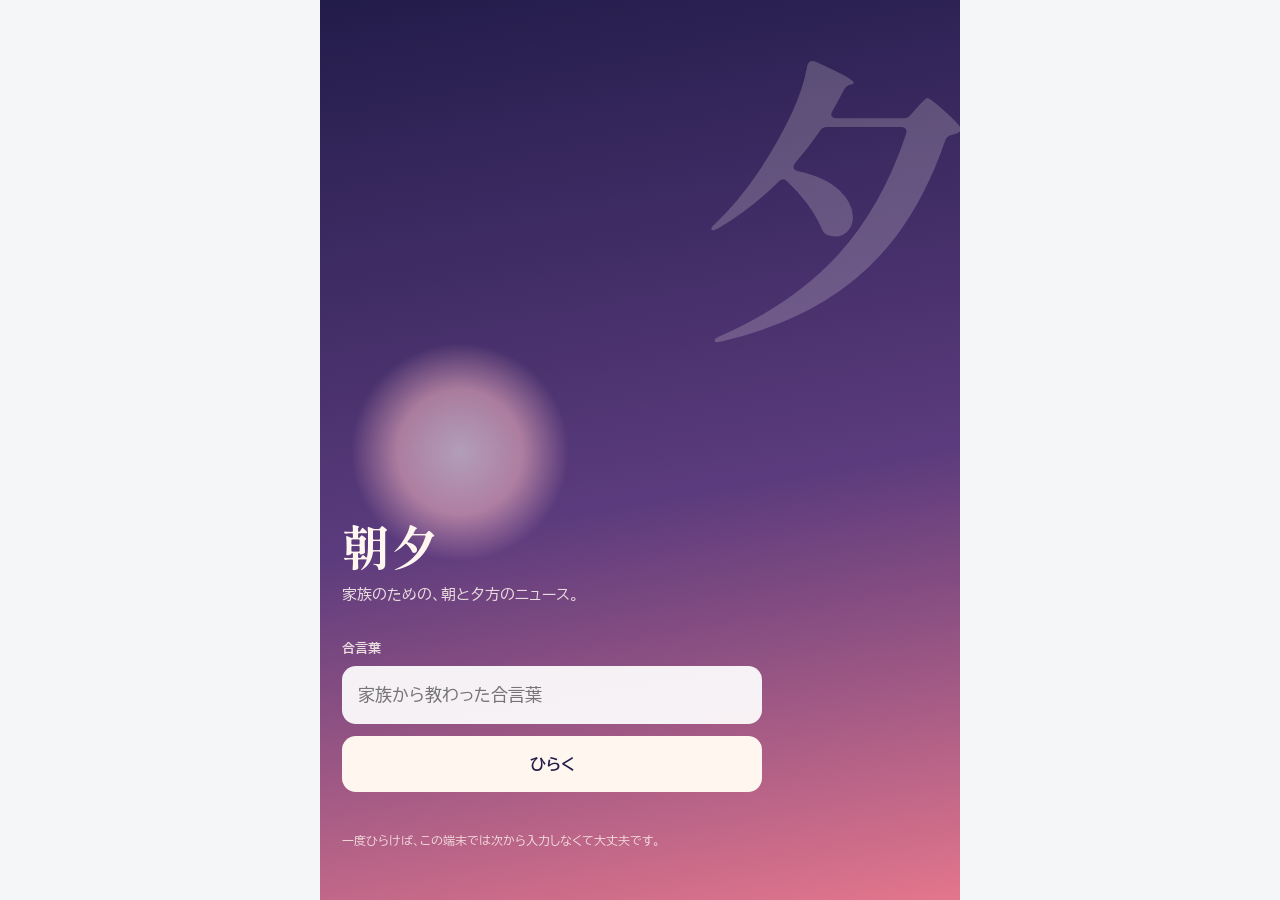
==== index.html @ 7244e81e "朝夕：家族向け（合言葉で暗号化）" ====
<!DOCTYPE html>
<html lang="ja">
<head>
<meta charset="utf-8">
<meta name="viewport" content="width=device-width, initial-scale=1, viewport-fit=cover">
<meta name="theme-color" content="#182033">
<meta name="apple-mobile-web-app-capable" content="yes">
<meta name="mobile-web-app-capable" content="yes">
<meta name="apple-mobile-web-app-status-bar-style" content="black-translucent">
<meta name="apple-mobile-web-app-title" content="朝夕">
<title>朝夕</title>
<meta name="robots" content="noindex, nofollow, noarchive">
<meta name="referrer" content="no-referrer">
<link rel="manifest" href="manifest.webmanifest">
<link rel="icon" href="icons/icon-192.png">
<link rel="apple-touch-icon" href="icons/apple-touch-icon.png">
<link rel="preconnect" href="https://fonts.googleapis.com">
<link rel="preconnect" href="https://fonts.gstatic.com" crossorigin>
<link href="https://fonts.googleapis.com/css2?family=Shippori+Mincho+B1:wght@600;800&family=BIZ+UDPGothic:wght@400;700&display=swap" rel="stylesheet">
<link rel="stylesheet" href="style.css">
</head>
<body>
<div id="app">
  <main id="view" tabindex="-1"><div class="loading" aria-live="polite">読み込み中</div></main>
</div>
<nav class="tabs" aria-label="メニュー">
  <a href="#" data-tab="home"><svg viewBox="0 0 24 24" aria-hidden="true"><path d="M4 11.5 12 5l8 6.5V20a1 1 0 0 1-1 1h-4.5v-5.5h-5V21H5a1 1 0 0 1-1-1z"/></svg><span>ホーム</span></a>
  <a href="#search" data-tab="search"><svg viewBox="0 0 24 24" aria-hidden="true"><circle cx="10.5" cy="10.5" r="6"/><path d="m15 15 5 5"/></svg><span>さがす</span></a>
  <a href="#notify" data-tab="notify"><svg viewBox="0 0 24 24" aria-hidden="true"><path d="M6 16V11a6 6 0 0 1 12 0v5l1.5 2h-15z"/><path d="M10 20.5a2 2 0 0 0 4 0"/></svg><span>通知</span></a>
</nav>
<script src="config.js"></script>
<script src="app.js"></script>
</body>
</html>
---- style.css ----
:root{
  --paper:#f5f6f8; --surface:#ffffff; --ink:#182033; --muted:#6a7285; --rule:#e3e6ec;
  --must:#d1495b; --sci:#1f8a8a;
  --dawn-a:#ffe1a1; --dawn-b:#f7c9a9; --dawn-c:#a8d4f2; --dawn-ink:#3b2a12;
  --dusk-a:#221c4a; --dusk-b:#5b3b7d; --dusk-c:#e3768c; --dusk-ink:#fff6f0;
  --serif:"Shippori Mincho B1","Hiragino Mincho ProN","Yu Mincho",serif;
  --sans:"BIZ UDPGothic","Hiragino Sans","Noto Sans JP",system-ui,sans-serif;
  --tabh:64px;
}
@media (prefers-color-scheme:dark){
  :root{--paper:#10131c;--surface:#181c27;--ink:#e9ebf1;--muted:#9aa1b2;--rule:#262b38;--must:#ff6b7d;--sci:#4fc6c0}
}
*{box-sizing:border-box}
html{-webkit-text-size-adjust:100%}
body{margin:0;background:var(--paper);color:var(--ink);font-family:var(--sans);font-size:16px;line-height:1.75;
  -webkit-font-smoothing:antialiased;padding-bottom:calc(var(--tabh) + env(safe-area-inset-bottom))}
a{color:inherit}
button{font:inherit;color:inherit;cursor:pointer;background:none;border:0;padding:0}
:focus-visible{outline:2.5px solid var(--sci);outline-offset:2px;border-radius:6px}
main{max-width:640px;margin:0 auto;outline:none}
.loading{padding:40vh 0 0;text-align:center;color:var(--muted);font-size:.9rem}

/* ---------- sky (the one bold element) ---------- */
.sky{position:relative;overflow:hidden;color:var(--dawn-ink);
  background:linear-gradient(165deg,var(--dawn-a) 0%,var(--dawn-b) 45%,var(--dawn-c) 100%);
  padding:calc(28px + env(safe-area-inset-top)) 22px 26px}
.sky.pm{color:var(--dusk-ink);background:linear-gradient(170deg,var(--dusk-a) 0%,var(--dusk-b) 55%,var(--dusk-c) 100%)}
.sky .kanji{position:absolute;right:-6px;top:calc(-10px + env(safe-area-inset-top));font-family:var(--serif);font-weight:800;
  font-size:168px;line-height:1;opacity:.22;pointer-events:none;user-select:none}
.sky.pm .kanji{opacity:.2}
.sky .sun{position:absolute;right:46px;bottom:-38px;width:120px;height:120px;border-radius:50%;
  background:radial-gradient(circle,#fff7d6 0%,#ffd98a 45%,rgba(255,217,138,0) 70%);opacity:.9}
.sky.pm .sun{background:radial-gradient(circle,#fff3f0 0%,#f6b7c2 40%,rgba(246,183,194,0) 70%);right:auto;left:30px;bottom:-60px;opacity:.55}
.sky .when{position:relative;font-size:.86rem;font-weight:700;opacity:.85}
.sky h1{position:relative;font-family:var(--serif);font-weight:800;font-size:1.62rem;line-height:1.45;margin:8px 0 0;max-width:22em;letter-spacing:.01em}
.sky .lead{position:relative;font-size:.86rem;margin:10px 0 0;opacity:.85}
.sky .open{position:relative;display:inline-flex;align-items:center;gap:6px;margin-top:16px;padding:9px 16px;border-radius:999px;
  background:rgba(255,255,255,.55);color:var(--dawn-ink);font-weight:700;font-size:.88rem;text-decoration:none;backdrop-filter:blur(6px);-webkit-backdrop-filter:blur(6px)}
.sky.pm .open{background:rgba(255,255,255,.16);color:var(--dusk-ink)}
@media (prefers-reduced-motion:no-preference){
  .sky.reveal .kanji{animation:rise 1.2s cubic-bezier(.2,.7,.2,1) both}
  .sky.reveal .sun{animation:glow 1.6s ease-out both}
}
@keyframes rise{from{transform:translateY(40px);opacity:0}}
@keyframes glow{from{transform:translateY(30px);opacity:0}}

/* compact sky for edition pages */
.sky.mini{padding:calc(14px + env(safe-area-inset-top)) 18px 20px}
.sky.mini .kanji{font-size:120px}
.sky.mini h1{font-size:1.35rem}
.back{position:relative;display:inline-flex;align-items:center;gap:4px;font-size:.86rem;font-weight:700;text-decoration:none;
  padding:6px 12px 6px 8px;border-radius:999px;background:rgba(255,255,255,.45);margin-bottom:12px}
.sky.pm .back{background:rgba(255,255,255,.14)}
.back svg{width:16px;height:16px;stroke:currentColor;fill:none;stroke-width:2.4}

/* ---------- home ---------- */
.contents{padding:6px 22px 0}
.contents a{display:flex;gap:12px;align-items:baseline;text-decoration:none;padding:12px 0;border-bottom:1px solid var(--rule)}
.contents a:last-child{border-bottom:0}
.mark{flex:none;width:8px;height:8px;border-radius:2px;background:var(--must);transform:translateY(-2px)}
.mark.sci{background:var(--sci);border-radius:50%}
.contents span.t{font-size:.97rem;line-height:1.55}
.section-h{font-family:var(--serif);font-weight:800;font-size:1.15rem;margin:34px 22px 6px;display:flex;align-items:baseline;gap:10px}
.section-h small{font-family:var(--sans);font-weight:400;font-size:.8rem;color:var(--muted)}
.day{margin:20px 22px 4px;font-size:.8rem;color:var(--muted);font-weight:700}
.issue{display:grid;grid-template-columns:44px 1fr auto;gap:12px;align-items:center;margin:0 14px;padding:12px 8px;
  text-decoration:none;border-radius:14px}
.issue:active{background:var(--surface)}
.issue .k{width:44px;height:44px;border-radius:12px;display:grid;place-items:center;font-family:var(--serif);font-weight:800;font-size:1.25rem;
  color:var(--dawn-ink);background:linear-gradient(160deg,var(--dawn-a),var(--dawn-c))}
.issue .k.pm{color:var(--dusk-ink);background:linear-gradient(160deg,var(--dusk-a),var(--dusk-c))}
.issue .k.other{color:var(--ink);background:var(--rule)}
.issue .h{font-size:.93rem;line-height:1.5;display:-webkit-box;-webkit-line-clamp:2;-webkit-box-orient:vertical;overflow:hidden}
.issue .m{font-size:.75rem;color:var(--muted);margin-top:2px}
.issue .dot{width:8px;height:8px;border-radius:50%;background:var(--must)}
.issue .dot.read{background:transparent}

/* ---------- edition ---------- */
.seg{display:flex;gap:4px;margin:16px 18px 4px;padding:4px;border-radius:12px;background:var(--surface);border:1px solid var(--rule)}
.seg button{flex:1;padding:7px 0;border-radius:9px;font-size:.84rem;color:var(--muted);font-weight:700}
.seg button[aria-pressed="true"]{background:var(--ink);color:var(--paper)}
.group{font-family:var(--serif);font-weight:800;font-size:1.2rem;margin:30px 22px 2px}
.group.must{color:var(--must)} .group.sci{color:var(--sci)}
.story{padding:18px 22px 22px;border-bottom:1px solid var(--rule)}
.story:last-of-type{border-bottom:0}
.story .ill{margin:0 0 14px;border-radius:18px;overflow:hidden;background:#fdf1ee}
.story.sci .ill{background:#e9f5f4}
@media (prefers-color-scheme:dark){.story .ill{background:#f3ece9}.story.sci .ill{background:#e4f1f0}}
.story .ill svg{display:block;width:100%;height:auto}
.story .tag{font-size:.78rem;font-weight:700;color:var(--must)}
.story.sci .tag{color:var(--sci)}
.story h2{font-family:var(--serif);font-weight:800;font-size:1.28rem;line-height:1.55;margin:4px 0 10px;letter-spacing:.01em}
.story p.sum{margin:0 0 12px;font-size:.98rem}
.story .point{display:flex;gap:10px;font-size:.9rem;line-height:1.65;margin:0 0 12px;padding:12px 14px;border-radius:14px;background:var(--surface);border:1px solid var(--rule)}
.story .src{font-size:.78rem;color:var(--muted)}
.story .src a{color:var(--muted);text-underline-offset:3px}
.foot{text-align:center;color:var(--muted);font-size:.78rem;padding:30px 22px 10px}

/* ---------- search / notify ---------- */
.plain-h{font-family:var(--serif);font-weight:800;font-size:1.6rem;margin:0;padding:calc(30px + env(safe-area-inset-top)) 22px 4px}
.plain-p{color:var(--muted);font-size:.9rem;margin:4px 22px 16px}
.field{display:block;width:calc(100% - 36px);margin:0 18px 12px;padding:13px 16px;border-radius:14px;border:1px solid var(--rule);
  background:var(--surface);color:var(--ink);font:inherit;font-size:1rem}
.hit{display:block;text-decoration:none;padding:13px 22px;border-bottom:1px solid var(--rule)}
.hit small{display:block;color:var(--muted);font-size:.76rem}
.empty{color:var(--muted);text-align:center;padding:40px 22px;font-size:.92rem}
.panel{margin:0 18px 14px;padding:16px 18px;border-radius:18px;background:var(--surface);border:1px solid var(--rule)}
.panel h3{margin:0 0 6px;font-size:1rem}
.panel p{margin:0 0 10px;font-size:.9rem;color:var(--muted)}
.panel ol{margin:0;padding-left:1.3em;font-size:.9rem}
.btn{display:inline-block;padding:12px 20px;border-radius:999px;background:var(--ink);color:var(--paper);font-weight:700;font-size:.95rem}
.btn.ghost{background:transparent;color:var(--ink);border:1.5px solid var(--ink)}
.btn:disabled{opacity:.4}
.status{font-size:.88rem;margin-top:10px}
.status.ok{color:var(--sci)} .status.ng{color:var(--must)}
textarea.code{width:100%;height:110px;margin:10px 0;padding:10px;border-radius:10px;border:1px solid var(--rule);background:var(--paper);color:var(--ink);font-size:.72rem;font-family:ui-monospace,Menlo,monospace}

/* ---------- tab bar ---------- */
.tabs{position:fixed;left:0;right:0;bottom:0;z-index:10;display:flex;justify-content:space-around;
  height:calc(var(--tabh) + env(safe-area-inset-bottom));padding-bottom:env(safe-area-inset-bottom);
  background:color-mix(in srgb,var(--paper) 86%,transparent);backdrop-filter:blur(14px);-webkit-backdrop-filter:blur(14px);border-top:1px solid var(--rule)}
.tabs a{flex:1;display:flex;flex-direction:column;align-items:center;justify-content:center;gap:2px;text-decoration:none;color:var(--muted);font-size:.68rem;font-weight:700}
.tabs svg{width:24px;height:24px;fill:none;stroke:currentColor;stroke-width:1.8;stroke-linejoin:round;stroke-linecap:round}
.tabs a[aria-current="page"]{color:var(--ink)}
.tabs a[aria-current="page"] svg{stroke-width:2.3}

/* ---------- lock screen ---------- */
body.locked{padding-bottom:0}
body.locked .tabs{display:none}
.sky.lock{min-height:100vh;min-height:100dvh;display:flex;align-items:flex-end;padding-bottom:calc(48px + env(safe-area-inset-bottom))}
.sky.lock .kanji{font-size:300px;top:calc(4vh + env(safe-area-inset-top));right:-24px}
.sky.lock .sun{width:220px;height:220px;bottom:auto;top:38%}
.lock-in{position:relative;width:100%;max-width:420px}
.sky h1.lock-title{font-family:var(--serif);font-weight:800;font-size:3rem;line-height:1.1;margin:0}
.sky.lock .lead{font-size:.95rem;margin:10px 0 28px}
.sky.lock label{display:block;font-size:.84rem;font-weight:700;margin-bottom:6px;opacity:.85}
.sky.lock input{width:100%;padding:14px 16px;border-radius:14px;border:0;font:inherit;font-size:1.05rem;
  background:rgba(255,255,255,.75);color:#182033}
.sky.pm.lock input{background:rgba(255,255,255,.92)}
.unlock{display:block;width:100%;margin-top:12px;padding:14px;border-radius:14px;background:#182033;color:#fff;font-weight:700;font-size:1rem}
.sky.pm .unlock{background:#fff6f0;color:#221c4a}
.unlock:disabled{opacity:.6}
.lock-msg{min-height:1.6em;margin:10px 0 0;font-size:.88rem;font-weight:700}
.lock-note{font-size:.78rem;opacity:.8;margin:6px 0 0}
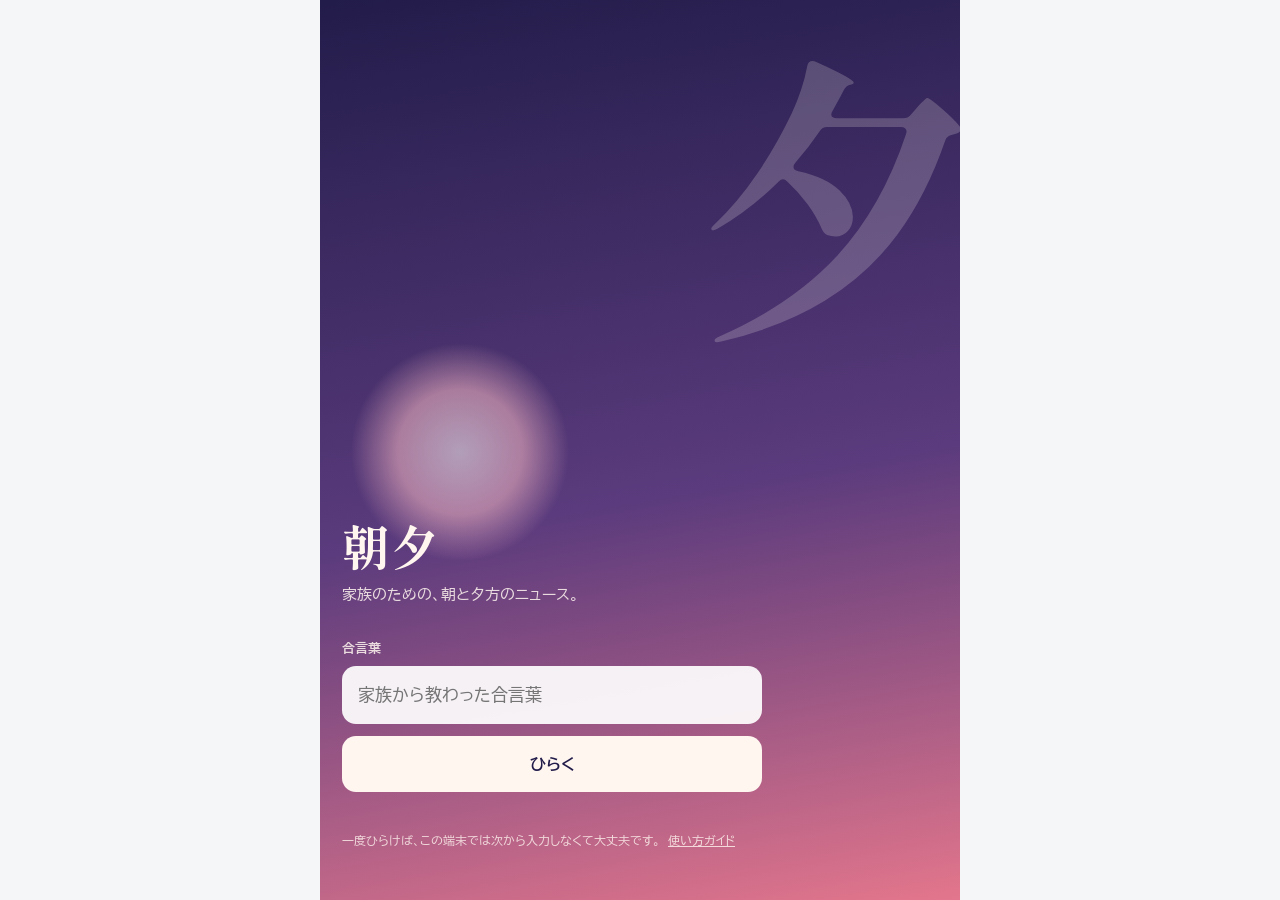
==== commit 09c58144: "はじめかたガイド、LINEプレビュー、claude/publish経由の公開を追加" ====
--- a/index.html
+++ b/index.html
@@ -11,6 +11,10 @@
 <title>朝夕</title>
 <meta name="robots" content="noindex, nofollow, noarchive">
 <meta name="referrer" content="no-referrer">
+<meta name="description" content="朝と夕方に届く、家族のためのニュース">
+<meta property="og:title" content="朝夕">
+<meta property="og:description" content="朝と夕方に届く、家族のためのニュース。合言葉でひらきます。">
+<meta property="og:image" content="https://wtmt18.github.io/asayu-news/icons/icon-512.png">
 <link rel="manifest" href="manifest.webmanifest">
 <link rel="icon" href="icons/icon-192.png">
 <link rel="apple-touch-icon" href="icons/apple-touch-icon.png">
@@ -21,10 +25,11 @@
 </head>
 <body>
 <div id="app">
-  <main id="view" tabindex="-1"><div class="loading" aria-live="polite">読み込み中</div></main>
+  <main id="view" tabindex="-1"><div class="loading" aria-live="polite">ひらいています</div></main>
 </div>
 <nav class="tabs" aria-label="メニュー">
   <a href="#" data-tab="home"><svg viewBox="0 0 24 24" aria-hidden="true"><path d="M4 11.5 12 5l8 6.5V20a1 1 0 0 1-1 1h-4.5v-5.5h-5V21H5a1 1 0 0 1-1-1z"/></svg><span>ホーム</span></a>
+  <a href="#market" data-tab="market"><svg viewBox="0 0 24 24" aria-hidden="true"><path d="M4 19h16"/><path d="m5 15 4.5-4.5 3.5 3 6-6.5"/><path d="M15 7h4v4"/></svg><span>マーケット</span></a>
   <a href="#search" data-tab="search"><svg viewBox="0 0 24 24" aria-hidden="true"><circle cx="10.5" cy="10.5" r="6"/><path d="m15 15 5 5"/></svg><span>さがす</span></a>
   <a href="#notify" data-tab="notify"><svg viewBox="0 0 24 24" aria-hidden="true"><path d="M6 16V11a6 6 0 0 1 12 0v5l1.5 2h-15z"/><path d="M10 20.5a2 2 0 0 0 4 0"/></svg><span>通知</span></a>
 </nav>
--- a/style.css
+++ b/style.css
@@ -142,3 +142,49 @@
 .unlock:disabled{opacity:.6}
 .lock-msg{min-height:1.6em;margin:10px 0 0;font-size:.88rem;font-weight:700}
 .lock-note{font-size:.78rem;opacity:.8;margin:6px 0 0}
+
+/* ---------- market ---------- */
+.sky.mkt{color:#eef2fa;background:linear-gradient(160deg,#141a2b 0%,#22304f 55%,#2f5a6b 100%)}
+.sky.mkt .kanji{opacity:.12}
+.sky.mkt .back{background:rgba(255,255,255,.14)}
+.mk-sec{padding:4px 22px 6px}
+.mk-h{font-family:var(--serif);font-weight:800;font-size:1.15rem;margin:26px 0 10px}
+.mk-h.big{font-size:1.35rem;margin:34px 22px 4px}
+.mk-sum{margin:0 0 12px;font-size:.97rem}
+.ill.flow{margin:0 0 14px;border-radius:18px;overflow:hidden;background:#f7f8fb}
+.ill.flow svg,.theme .ill svg{display:block;width:100%;height:auto}
+.flowpts{list-style:none;margin:0;padding:0}
+.flowpts li{display:flex;gap:12px;padding:12px 0;border-top:1px solid var(--rule)}
+.flowpts .ic{font-size:1.3rem;line-height:1.4}
+.flowpts b{display:block;font-size:.95rem}
+.flowpts p{margin:2px 0 0;font-size:.9rem;color:var(--muted);line-height:1.65}
+.nums{display:grid;grid-template-columns:1fr 1fr;gap:10px}
+.num{display:flex;flex-direction:column;gap:2px;padding:12px 14px;border-radius:14px;background:var(--surface);border:1px solid var(--rule)}
+.nl{font-size:.74rem;color:var(--muted);font-weight:700}
+.nv{font-family:var(--serif);font-weight:800;font-size:1.15rem;line-height:1.35}
+.nn{font-size:.78rem}
+.ns{font-size:.66rem;color:var(--muted)}
+.theme{padding:18px 22px 6px;border-top:1px solid var(--rule);margin-top:10px}
+.theme h3{font-family:var(--serif);font-weight:800;font-size:1.2rem;line-height:1.5;margin:0 0 8px}
+.theme .ill{margin:0 0 14px;border-radius:18px;overflow:hidden;background:#f7f8fb}
+.stage,.leaders{font-size:.85rem;margin:0 0 12px;line-height:1.6}
+.stage span,.leaders span{display:inline-block;font-size:.72rem;font-weight:700;padding:1px 8px;border-radius:6px;margin-right:8px;background:var(--rule);color:var(--ink)}
+.leaders span{background:#fde2e6;color:#9c2436}
+.picks{display:flex;flex-direction:column;gap:12px;margin:6px 0 14px}
+.pick{padding:14px 16px;border-radius:18px;background:var(--surface);border:1px solid var(--rule)}
+.pick header{display:flex;align-items:center;gap:10px;flex-wrap:wrap}
+.pick h4{margin:0;font-size:1.08rem}
+.tk{font-size:.76rem;font-weight:700;padding:2px 9px;border-radius:999px;background:#e7f0ff;color:#1c3f7a;white-space:nowrap}
+.tk.jp{background:#ffeef0;color:#9c2436}
+.biz{margin:6px 0 10px;font-size:.84rem;color:var(--muted)}
+.pick dl{margin:0}
+.pick dt{font-size:.76rem;font-weight:700;margin-top:8px;color:var(--muted)}
+.pick dt.up{color:var(--sci)} .pick dt.dn{color:var(--must)}
+.pick dd{margin:2px 0 0;font-size:.92rem;line-height:1.7}
+.pick .src{margin-top:10px;font-size:.76rem;color:var(--muted)}
+.pick .src a{color:var(--muted);text-underline-offset:3px}
+.caution{margin:20px 18px 6px;padding:16px 18px;border-radius:18px;border:1.5px dashed var(--rule);background:var(--surface)}
+.caution h3{margin:0 0 6px;font-size:.95rem}
+.caution p{margin:0;font-size:.86rem;color:var(--muted);line-height:1.7}
+.issue .k.mk{color:#eef2fa;background:linear-gradient(160deg,#141a2b,#2f5a6b)}
+@media (max-width:360px){.tabs a span{font-size:.62rem}}
